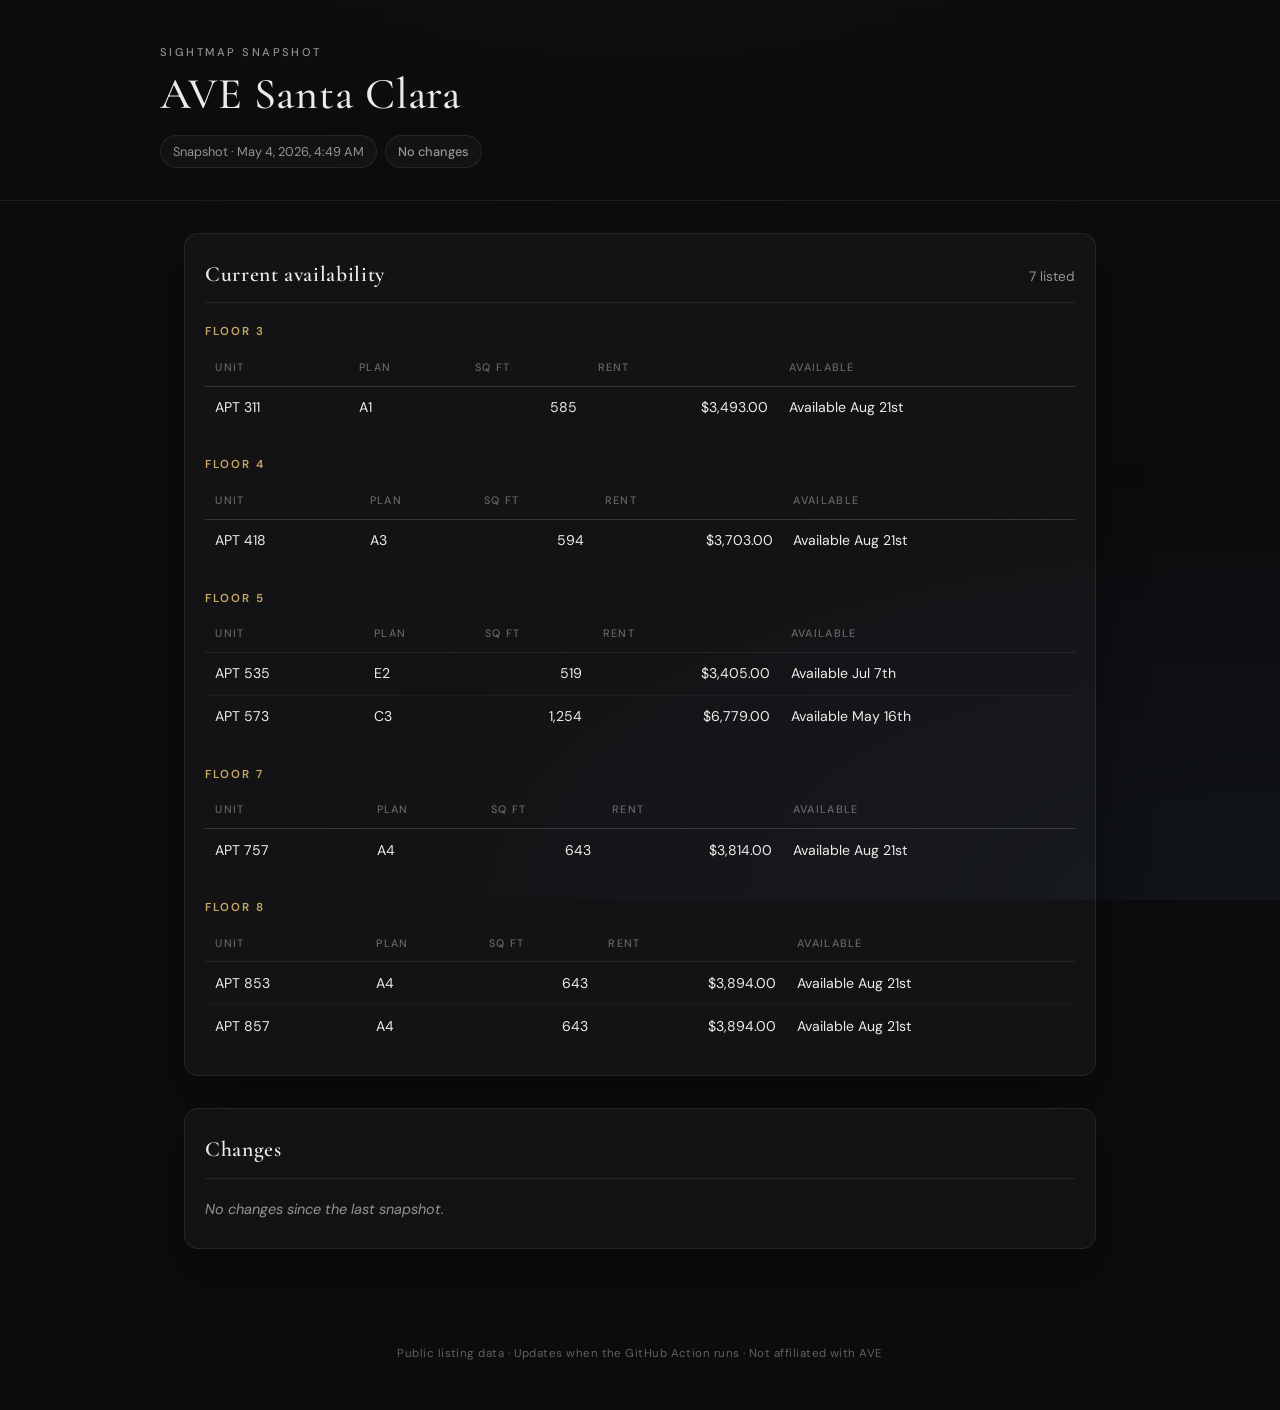
==== index.html @ bdd975f4 "deploy: 672ca339705e4704fdac4851e353eecefbaa48b8" ====
<!DOCTYPE html>
<html lang="en">
  <head>
    <meta charset="utf-8" />
    <meta name="viewport" content="width=device-width, initial-scale=1" />
    <meta name="theme-color" content="#0c0c0e" />
    <title>Availability — AVE Santa Clara</title>
    <link rel="preconnect" href="https://fonts.googleapis.com" />
    <link rel="preconnect" href="https://fonts.gstatic.com" crossorigin />
    <link
      href="https://fonts.googleapis.com/css2?family=Cormorant+Garamond:ital,wght@0,500;0,600;1,500&family=DM+Sans:ital,opsz,wght@0,9..40,400;0,9..40,500;0,9..40,600;1,9..40,400&display=swap"
      rel="stylesheet"
    />
    <link rel="stylesheet" href="styles.css" />
  </head>
  <body>
    <div class="bg-gradient" aria-hidden="true"></div>
    <header class="top">
      <div class="top-inner">
        <p class="eyebrow">SightMap snapshot</p>
        <h1 id="headline">Loading…</h1>
        <div class="meta">
          <span id="updated" class="pill muted"></span>
          <span id="status-pill" class="pill"></span>
        </div>
      </div>
    </header>

    <main class="wrap">
      <p id="error" class="error hidden" role="alert"></p>

      <section class="panel" aria-labelledby="avail-heading">
        <div class="panel-head">
          <h2 id="avail-heading">Current availability</h2>
          <span id="unit-count" class="count"></span>
        </div>
        <div id="floors" class="floors"></div>
      </section>

      <section class="panel changes" aria-labelledby="chg-heading">
        <div class="panel-head">
          <h2 id="chg-heading">Changes</h2>
        </div>
        <div id="changes-body" class="changes-body"></div>
      </section>
    </main>

    <footer class="foot">
      <p>Public listing data · Updates when the GitHub Action runs · Not affiliated with AVE</p>
    </footer>

    <script src="app.js"></script>
  </body>
</html>
---- styles.css ----
:root {
  --bg0: #0c0c0e;
  --bg1: #121218;
  --card: rgba(255, 255, 255, 0.03);
  --border: rgba(255, 255, 255, 0.08);
  --text: rgba(255, 255, 255, 0.92);
  --muted: rgba(255, 255, 255, 0.55);
  --faint: rgba(255, 255, 255, 0.35);
  --accent: #c9a962;
  --accent-dim: rgba(201, 169, 98, 0.35);
  --good: #7dccb0;
  --warn: #e8b86d;
  --font-sans: "DM Sans", system-ui, sans-serif;
  --font-serif: "Cormorant Garamond", Georgia, serif;
}

*,
*::before,
*::after {
  box-sizing: border-box;
}

html {
  font-size: 16px;
}

body {
  margin: 0;
  min-height: 100vh;
  font-family: var(--font-sans);
  font-optical-sizing: auto;
  color: var(--text);
  background: var(--bg0);
  line-height: 1.5;
}

.bg-gradient {
  position: fixed;
  inset: 0;
  pointer-events: none;
  background: radial-gradient(
      ellipse 120% 80% at 50% -20%,
      rgba(201, 169, 98, 0.12),
      transparent 55%
    ),
    radial-gradient(ellipse 80% 50% at 100% 100%, rgba(80, 120, 140, 0.08), transparent);
  z-index: 0;
}

.top {
  position: relative;
  z-index: 1;
  padding: 2.75rem 1.5rem 2rem;
  border-bottom: 1px solid var(--border);
  backdrop-filter: blur(12px);
  background: rgba(12, 12, 14, 0.75);
}

.top-inner {
  max-width: 960px;
  margin: 0 auto;
}

.eyebrow {
  font-size: 0.7rem;
  letter-spacing: 0.22em;
  text-transform: uppercase;
  color: var(--muted);
  margin: 0 0 0.5rem;
  font-weight: 500;
}

h1 {
  font-family: var(--font-serif);
  font-weight: 500;
  font-size: clamp(2rem, 5vw, 2.75rem);
  letter-spacing: 0.02em;
  margin: 0 0 1rem;
  line-height: 1.15;
}

.meta {
  display: flex;
  flex-wrap: wrap;
  gap: 0.5rem;
  align-items: center;
}

.pill {
  display: inline-flex;
  align-items: center;
  padding: 0.35rem 0.75rem;
  border-radius: 999px;
  font-size: 0.8rem;
  font-weight: 500;
  border: 1px solid var(--border);
  background: var(--card);
}

.pill.muted {
  color: var(--muted);
  font-weight: 400;
}

.pill.live {
  border-color: var(--accent-dim);
  color: var(--accent);
}

.pill.quiet {
  color: var(--muted);
}

.wrap {
  position: relative;
  z-index: 1;
  max-width: 960px;
  margin: 0 auto;
  padding: 2rem 1.5rem 4rem;
  display: flex;
  flex-direction: column;
  gap: 2rem;
}

.panel {
  background: var(--card);
  border: 1px solid var(--border);
  border-radius: 14px;
  padding: 1.5rem 1.25rem 1.75rem;
  box-shadow: 0 24px 48px rgba(0, 0, 0, 0.35);
}

.panel-head {
  display: flex;
  justify-content: space-between;
  align-items: baseline;
  gap: 1rem;
  margin-bottom: 1.25rem;
  padding-bottom: 0.75rem;
  border-bottom: 1px solid var(--border);
}

.panel h2 {
  font-family: var(--font-serif);
  font-size: 1.35rem;
  font-weight: 600;
  margin: 0;
  letter-spacing: 0.03em;
}

.count {
  font-size: 0.85rem;
  color: var(--muted);
  font-variant-numeric: tabular-nums;
}

.floor-block {
  margin-bottom: 1.75rem;
}

.floor-block:last-child {
  margin-bottom: 0;
}

.floor-title {
  font-size: 0.72rem;
  letter-spacing: 0.18em;
  text-transform: uppercase;
  color: var(--accent);
  margin: 0 0 0.65rem;
  font-weight: 600;
}

table {
  width: 100%;
  border-collapse: collapse;
  font-size: 0.88rem;
}

th {
  text-align: left;
  font-weight: 500;
  color: var(--faint);
  font-size: 0.68rem;
  letter-spacing: 0.12em;
  text-transform: uppercase;
  padding: 0.5rem 0.65rem 0.65rem;
  border-bottom: 1px solid var(--border);
}

td {
  padding: 0.65rem 0.65rem;
  border-bottom: 1px solid rgba(255, 255, 255, 0.04);
  vertical-align: top;
}

td.num {
  font-variant-numeric: tabular-nums;
  text-align: right;
  white-space: nowrap;
}

tr:last-child td {
  border-bottom: none;
}

.changes-body {
  font-size: 0.9rem;
}

.chg-section {
  margin-bottom: 1.25rem;
}

.chg-section:last-child {
  margin-bottom: 0;
}

.chg-section h3 {
  font-size: 0.72rem;
  letter-spacing: 0.16em;
  text-transform: uppercase;
  color: var(--muted);
  margin: 0 0 0.5rem;
  font-weight: 600;
}

.chg-list {
  margin: 0;
  padding-left: 1.1rem;
  color: var(--text);
}

.chg-list li {
  margin-bottom: 0.35rem;
}

.empty-state {
  color: var(--muted);
  font-style: italic;
  margin: 0;
}

.error {
  background: rgba(220, 100, 80, 0.12);
  border: 1px solid rgba(220, 100, 80, 0.35);
  color: #f0c0b8;
  padding: 0.85rem 1rem;
  border-radius: 10px;
  margin: 0;
}

.hidden {
  display: none !important;
}

.foot {
  position: relative;
  z-index: 1;
  text-align: center;
  padding: 2rem 1rem 3rem;
  font-size: 0.72rem;
  color: var(--faint);
  letter-spacing: 0.04em;
}

.foot p {
  margin: 0;
  max-width: 36rem;
  margin-left: auto;
  margin-right: auto;
}

@media (max-width: 640px) {
  th:nth-child(4),
  td:nth-child(4) {
    display: none;
  }
}
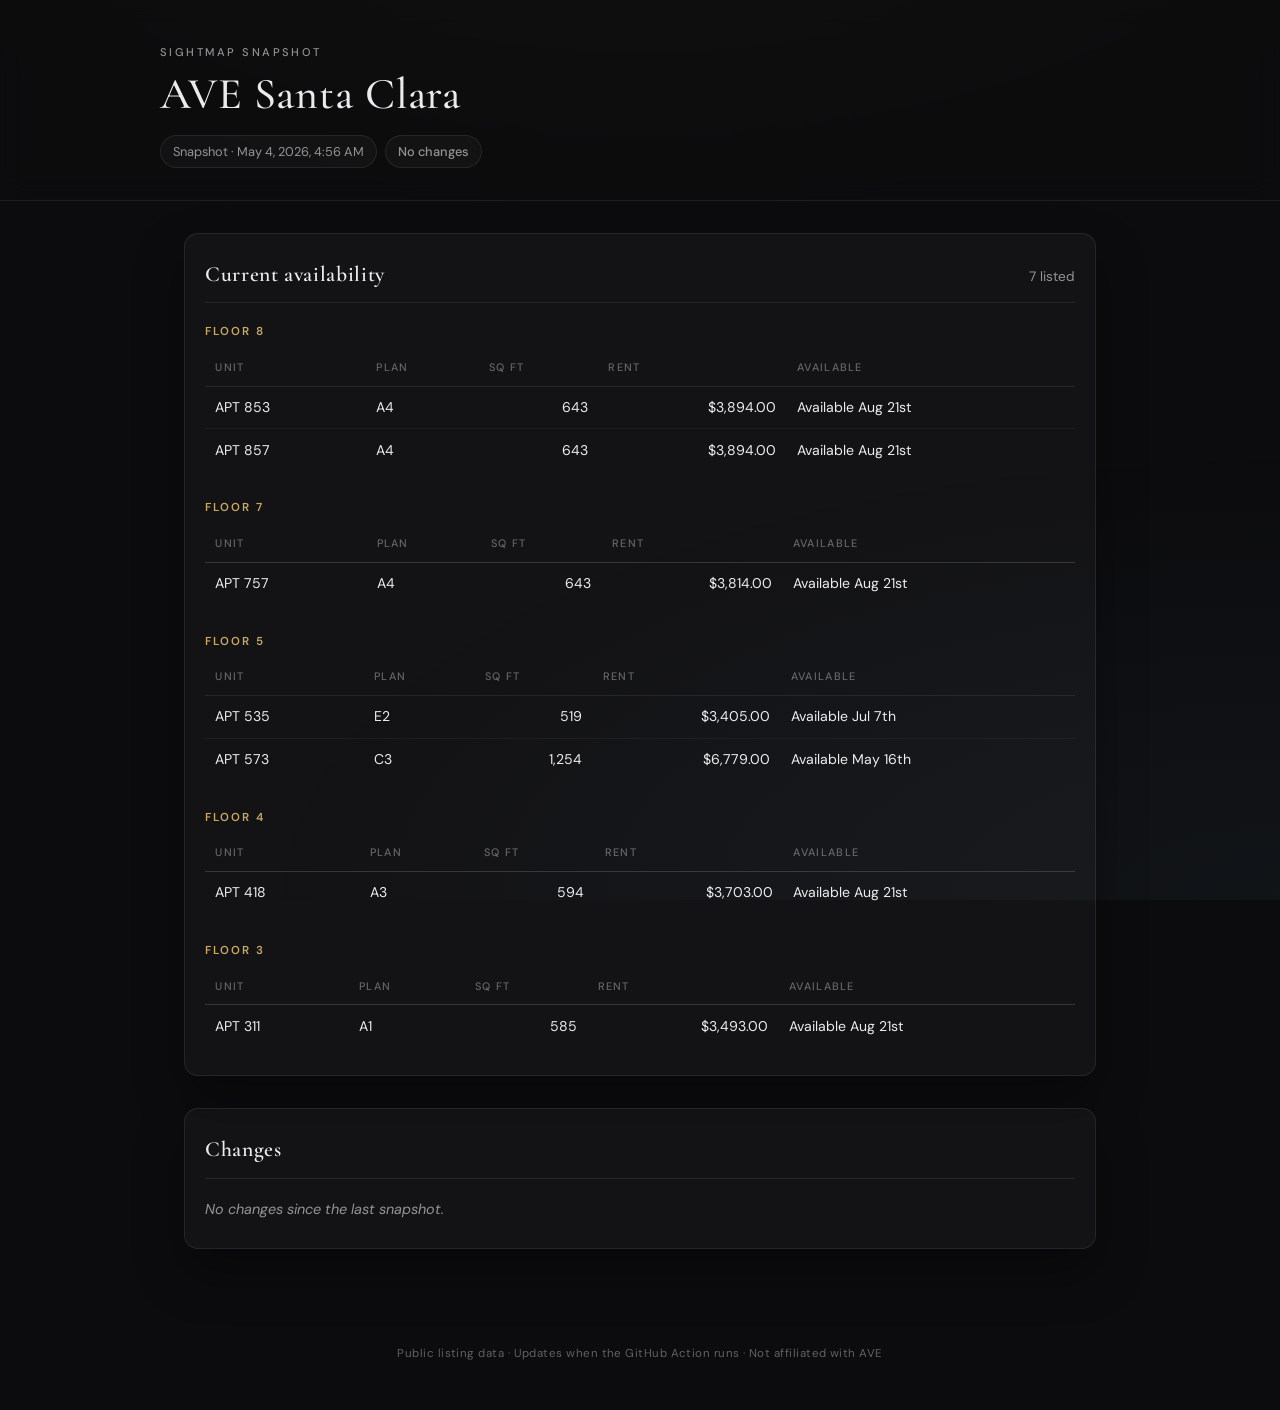
==== commit fd91a088: "deploy: 5f17f36840ec95263aa9f899bd026294ddc6134d" ====
--- a/index.html
+++ b/index.html
@@ -32,7 +32,7 @@
       <section class="panel" aria-labelledby="avail-heading">
         <div class="panel-head">
           <h2 id="avail-heading">Current availability</h2>
-          <span id="unit-count" class="count"></span>
+          <span id="unit-count" class="count" title="Higher floors first"></span>
         </div>
         <div id="floors" class="floors"></div>
       </section>
--- a/styles.css
+++ b/styles.css
@@ -208,31 +208,77 @@
   font-size: 0.9rem;
 }
 
-.chg-section {
-  margin-bottom: 1.25rem;
-}
-
-.chg-section:last-child {
-  margin-bottom: 0;
-}
-
-.chg-section h3 {
-  font-size: 0.72rem;
-  letter-spacing: 0.16em;
+.timeline-hint {
+  font-size: 0.78rem;
+  color: var(--muted);
+  margin: 0 0 1rem;
+  line-height: 1.45;
+}
+
+.timeline {
+  list-style: none;
+  margin: 0;
+  padding: 0;
+  display: flex;
+  flex-direction: column;
+  gap: 0.65rem;
+}
+
+.timeline-item {
+  display: flex;
+  align-items: flex-start;
+  gap: 0.75rem;
+  padding: 0.65rem 0.75rem;
+  border-radius: 10px;
+  background: rgba(255, 255, 255, 0.02);
+  border: 1px solid rgba(255, 255, 255, 0.06);
+}
+
+.kind {
+  flex-shrink: 0;
+  font-size: 0.62rem;
+  font-weight: 600;
+  letter-spacing: 0.12em;
   text-transform: uppercase;
-  color: var(--muted);
-  margin: 0 0 0.5rem;
-  font-weight: 600;
-}
-
-.chg-list {
-  margin: 0;
-  padding-left: 1.1rem;
+  padding: 0.28rem 0.5rem;
+  border-radius: 6px;
+  border: 1px solid var(--border);
+  color: var(--muted);
+}
+
+.kind-new {
+  color: var(--good);
+  border-color: rgba(125, 204, 176, 0.35);
+  background: rgba(125, 204, 176, 0.08);
+}
+
+.kind-removed {
+  color: #e8a090;
+  border-color: rgba(232, 160, 144, 0.35);
+  background: rgba(232, 160, 144, 0.06);
+}
+
+.kind-price {
+  color: var(--warn);
+  border-color: rgba(232, 184, 109, 0.35);
+  background: rgba(232, 184, 109, 0.07);
+}
+
+.kind-available {
+  color: #9ec5e8;
+  border-color: rgba(158, 197, 232, 0.35);
+  background: rgba(158, 197, 232, 0.07);
+}
+
+.kind-default {
+  color: var(--muted);
+}
+
+.timeline-text {
+  font-size: 0.88rem;
   color: var(--text);
-}
-
-.chg-list li {
-  margin-bottom: 0.35rem;
+  line-height: 1.45;
+  padding-top: 0.06rem;
 }
 
 .empty-state {
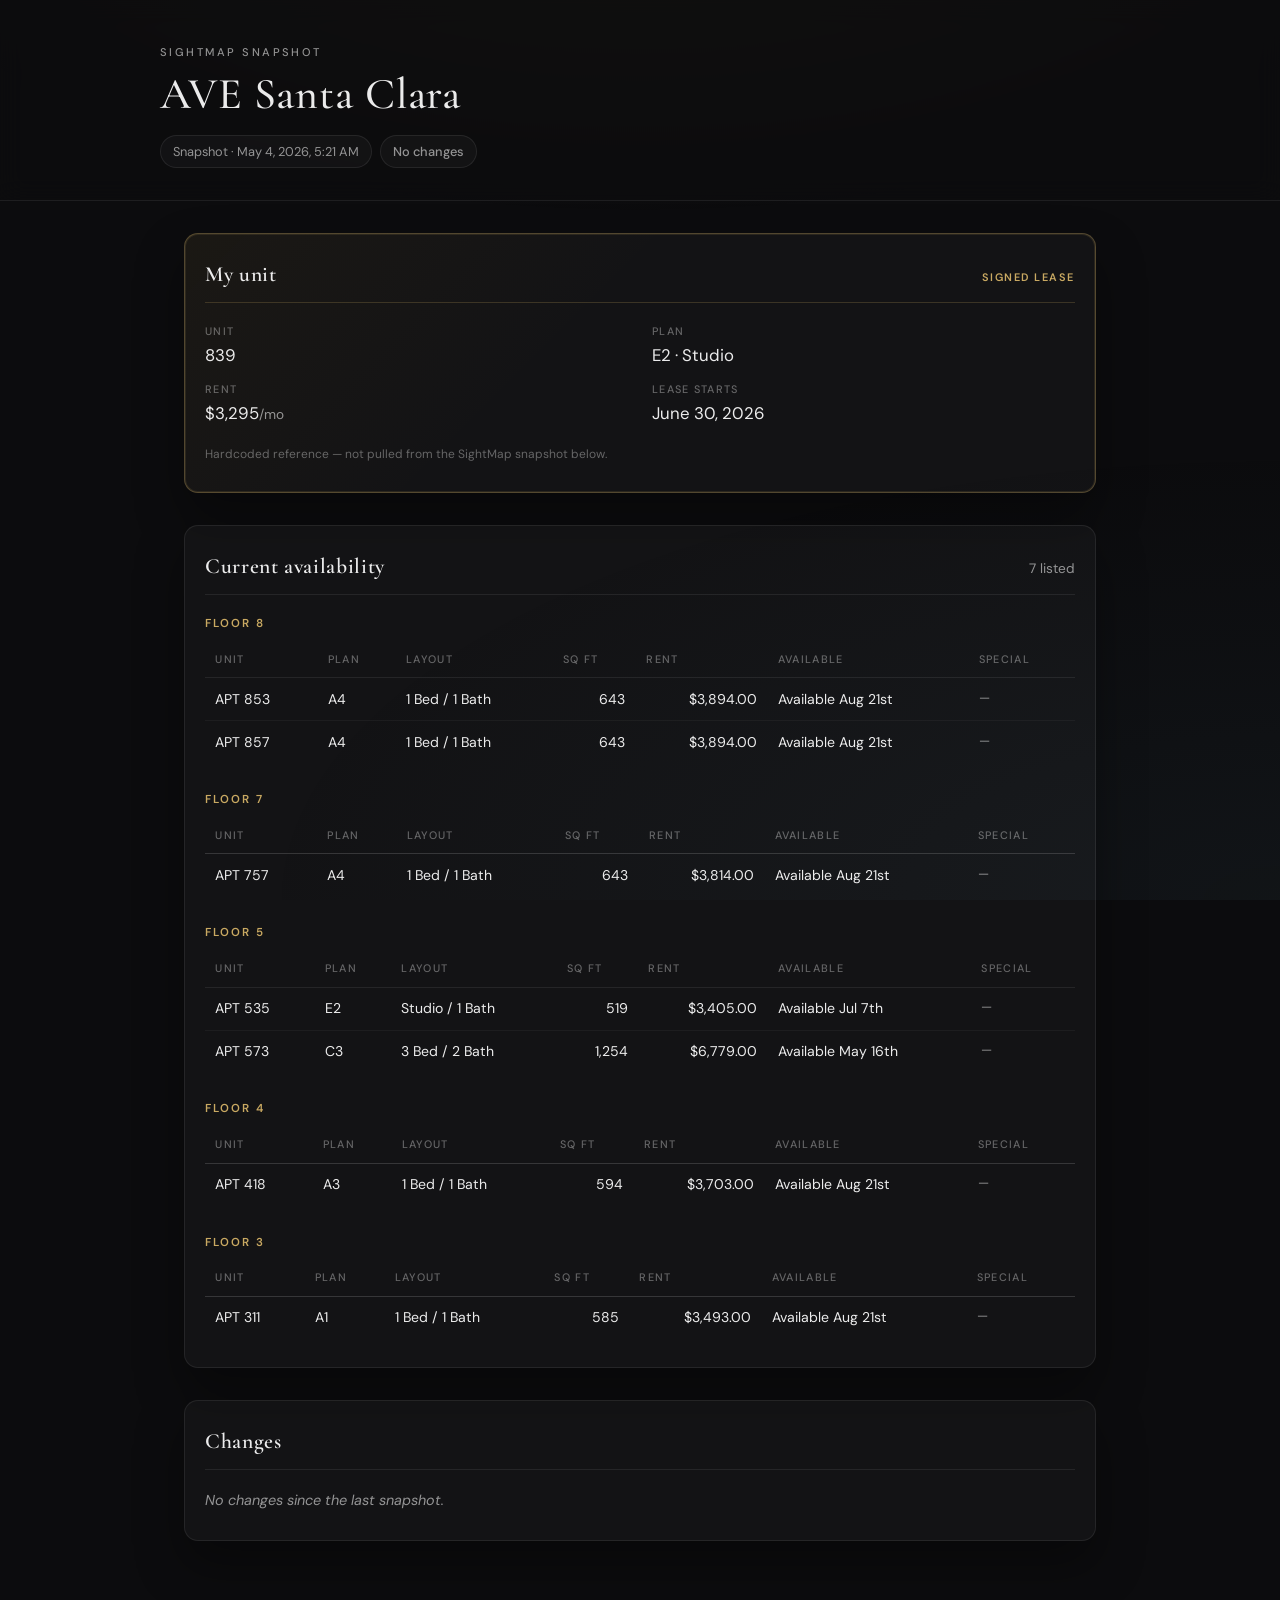
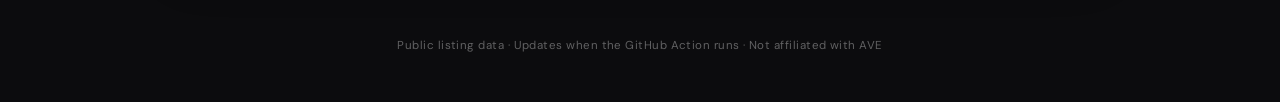
==== commit 0356b6d4: "deploy: 37efd6d9a97f46c940a42cb132a3358cb3977a9d" ====
--- a/index.html
+++ b/index.html
@@ -29,6 +29,34 @@
     <main class="wrap">
       <p id="error" class="error hidden" role="alert"></p>
 
+      <section class="panel my-lease" aria-labelledby="my-lease-heading">
+        <div class="panel-head my-lease-head">
+          <h2 id="my-lease-heading">My unit</h2>
+          <span class="my-lease-tag">Signed lease</span>
+        </div>
+        <dl class="my-lease-grid">
+          <div class="my-lease-row">
+            <dt>Unit</dt>
+            <dd>839</dd>
+          </div>
+          <div class="my-lease-row">
+            <dt>Plan</dt>
+            <dd>E2 · Studio</dd>
+          </div>
+          <div class="my-lease-row">
+            <dt>Rent</dt>
+            <dd>$3,295<span class="my-lease-suffix">/mo</span></dd>
+          </div>
+          <div class="my-lease-row">
+            <dt>Lease starts</dt>
+            <dd>June 30, 2026</dd>
+          </div>
+        </dl>
+        <p class="my-lease-note">
+          Hardcoded reference — not pulled from the SightMap snapshot below.
+        </p>
+      </section>
+
       <section class="panel" aria-labelledby="avail-heading">
         <div class="panel-head">
           <h2 id="avail-heading">Current availability</h2>
--- a/styles.css
+++ b/styles.css
@@ -148,6 +148,75 @@
   letter-spacing: 0.03em;
 }
 
+.my-lease {
+  border-color: var(--accent-dim);
+  background: linear-gradient(
+    135deg,
+    rgba(201, 169, 98, 0.08) 0%,
+    var(--card) 42%
+  );
+  box-shadow: 0 24px 48px rgba(0, 0, 0, 0.35),
+    0 0 0 1px rgba(201, 169, 98, 0.12) inset;
+}
+
+.my-lease-head {
+  border-bottom-color: rgba(201, 169, 98, 0.22);
+}
+
+.my-lease-tag {
+  font-size: 0.68rem;
+  letter-spacing: 0.14em;
+  text-transform: uppercase;
+  color: var(--accent);
+  font-weight: 600;
+}
+
+.my-lease-grid {
+  margin: 0;
+  display: grid;
+  gap: 0.85rem 1.5rem;
+}
+
+@media (min-width: 520px) {
+  .my-lease-grid {
+    grid-template-columns: repeat(2, 1fr);
+  }
+}
+
+.my-lease-row {
+  display: grid;
+  gap: 0.2rem;
+}
+
+.my-lease-row dt {
+  font-size: 0.68rem;
+  letter-spacing: 0.12em;
+  text-transform: uppercase;
+  color: var(--faint);
+  font-weight: 500;
+  margin: 0;
+}
+
+.my-lease-row dd {
+  margin: 0;
+  font-size: 1.05rem;
+  font-variant-numeric: tabular-nums;
+  color: var(--text);
+}
+
+.my-lease-suffix {
+  font-size: 0.85rem;
+  color: var(--muted);
+  font-weight: 400;
+}
+
+.my-lease-note {
+  margin: 1.25rem 0 0;
+  font-size: 0.75rem;
+  color: var(--faint);
+  line-height: 1.45;
+}
+
 .count {
   font-size: 0.85rem;
   color: var(--muted);
@@ -270,6 +339,12 @@
   background: rgba(158, 197, 232, 0.07);
 }
 
+.kind-special {
+  color: #d4b5ff;
+  border-color: rgba(212, 181, 255, 0.35);
+  background: rgba(212, 181, 255, 0.07);
+}
+
 .kind-default {
   color: var(--muted);
 }
@@ -279,6 +354,13 @@
   color: var(--text);
   line-height: 1.45;
   padding-top: 0.06rem;
+}
+
+.special-cell {
+  font-size: 0.8rem;
+  color: var(--muted);
+  max-width: 14rem;
+  line-height: 1.35;
 }
 
 .empty-state {
@@ -318,8 +400,14 @@
 }
 
 @media (max-width: 640px) {
-  th:nth-child(4),
-  td:nth-child(4) {
+  /* Unit, Plan, Layout, Available — hide Rent + Special on narrow screens */
+  th:nth-child(5),
+  td:nth-child(5) {
     display: none;
   }
-}
+
+  th:nth-child(7),
+  td:nth-child(7) {
+    display: none;
+  }
+}
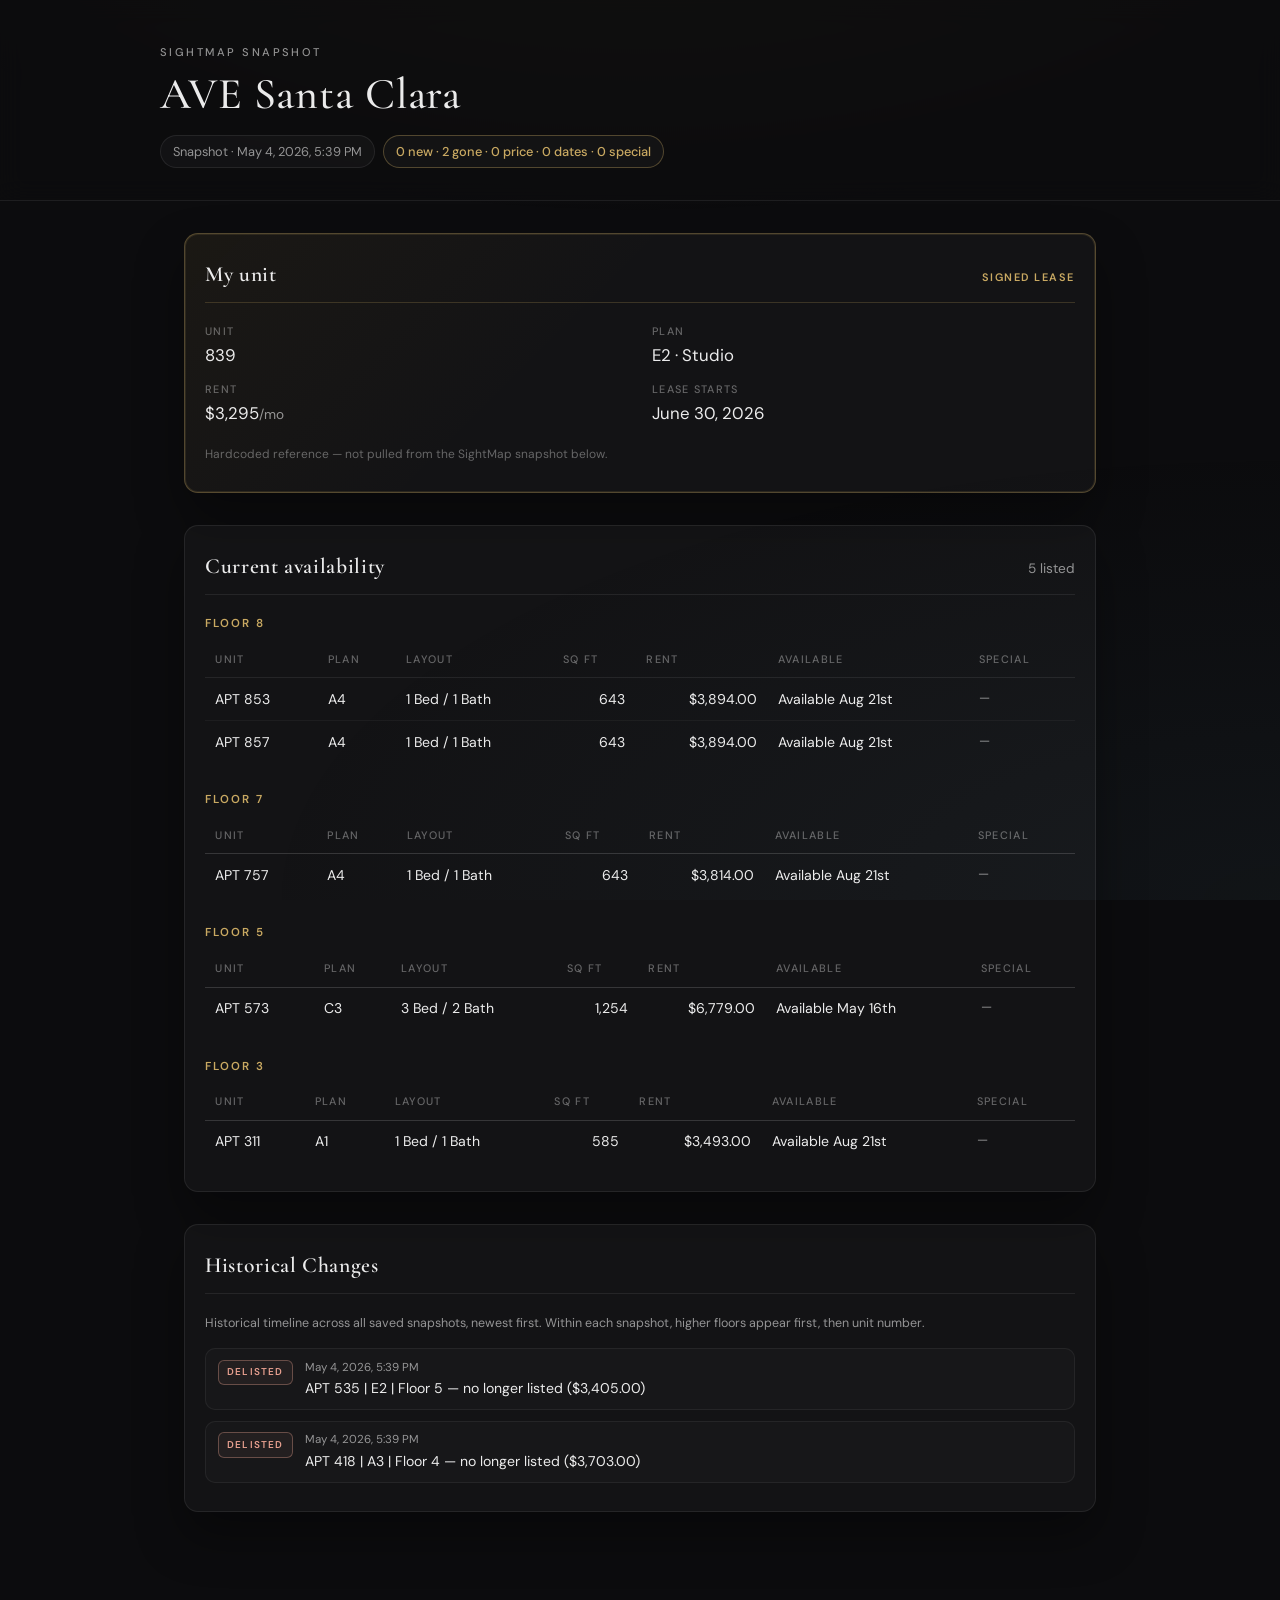
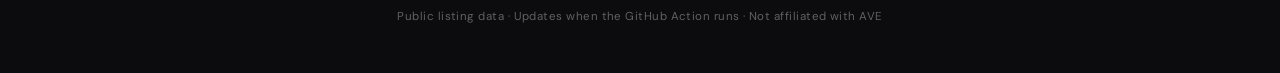
==== commit e4591201: "deploy: 6bb27ba63740bae3edb2a68f2c6923134824a47d" ====
--- a/index.html
+++ b/index.html
@@ -67,7 +67,7 @@
 
       <section class="panel changes" aria-labelledby="chg-heading">
         <div class="panel-head">
-          <h2 id="chg-heading">Changes</h2>
+          <h2 id="chg-heading">Historical Changes</h2>
         </div>
         <div id="changes-body" class="changes-body"></div>
       </section>
--- a/styles.css
+++ b/styles.css
@@ -356,6 +356,18 @@
   padding-top: 0.06rem;
 }
 
+.timeline-copy {
+  display: flex;
+  flex-direction: column;
+  gap: 0.18rem;
+}
+
+.timeline-date {
+  color: var(--muted);
+  font-size: 0.72rem;
+  line-height: 1.3;
+}
+
 .special-cell {
   font-size: 0.8rem;
   color: var(--muted);
